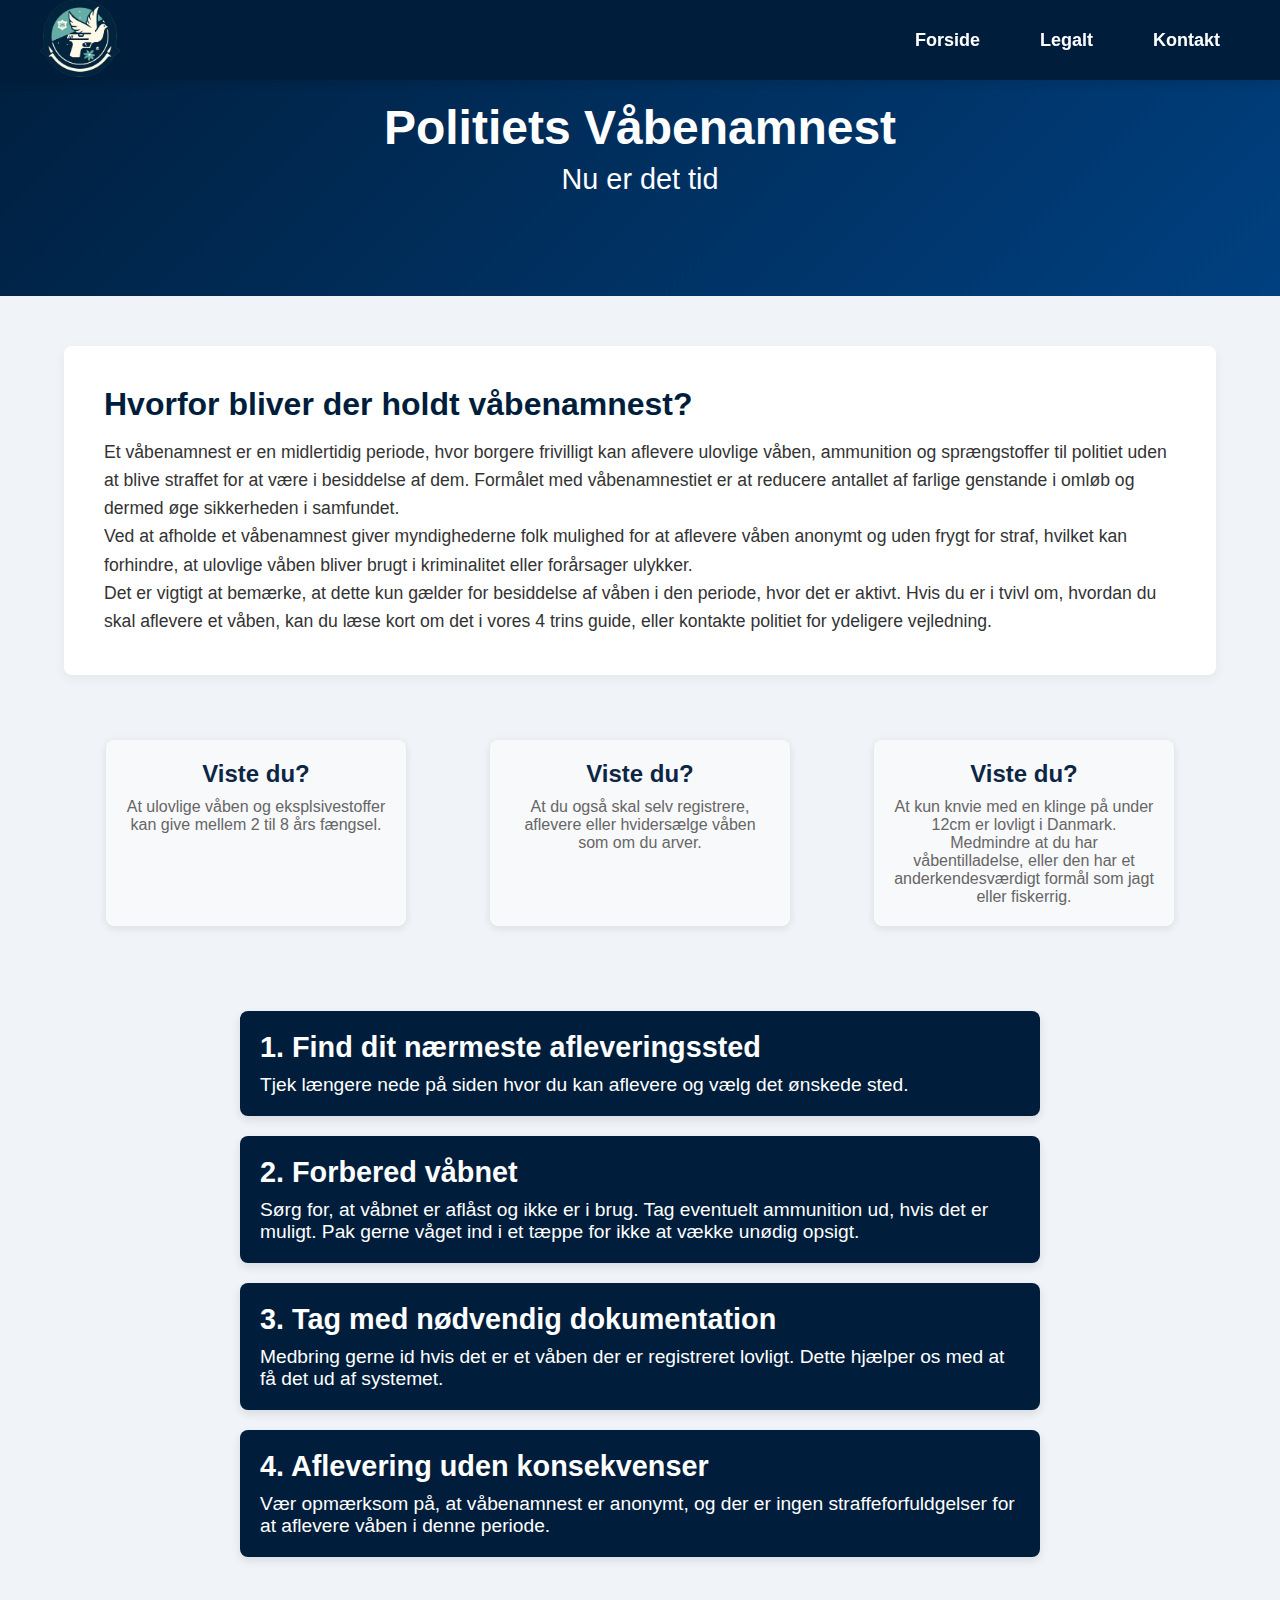
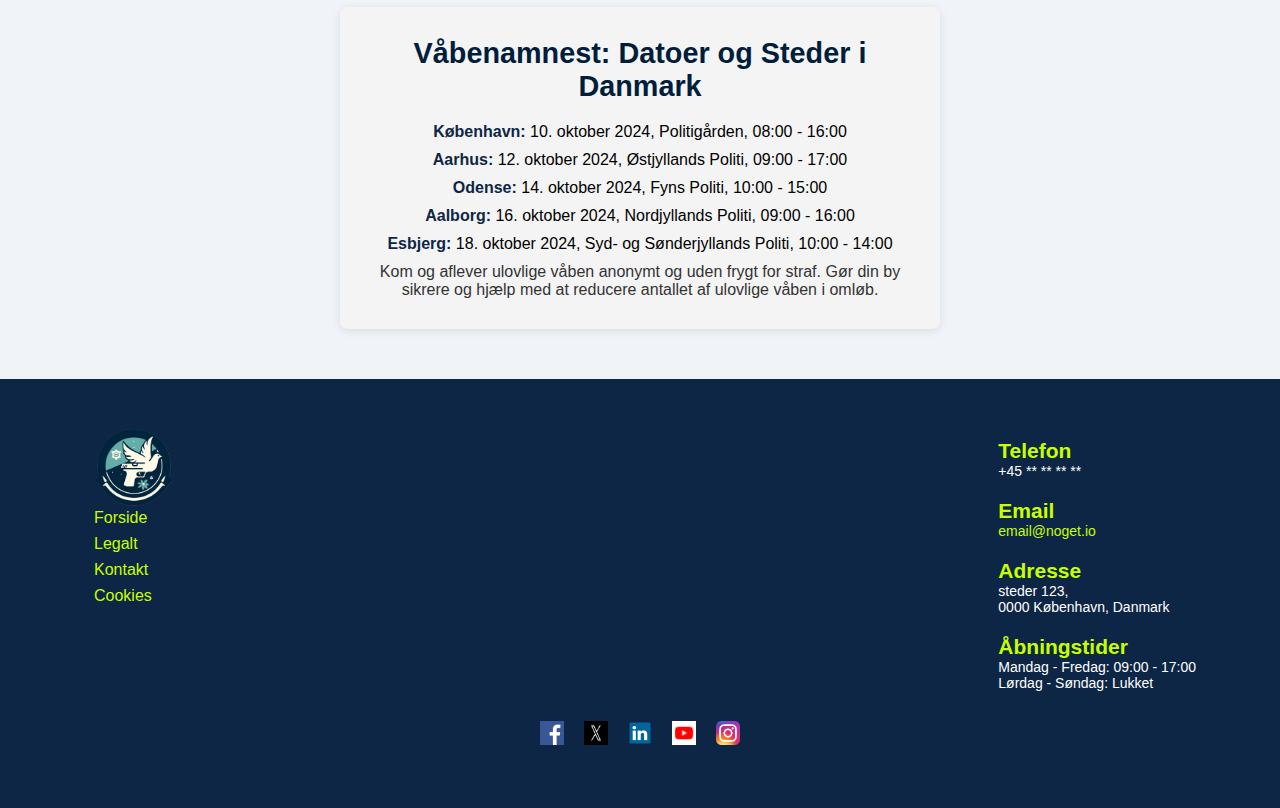
==== index.html @ b19b822b "Add files via upload" ====
<!DOCTYPE html>
<html lang="dk">
<head>
    <meta charset="UTF-8">
    <meta name="viewport" content="width=device-width, initial-scale=1.0">
    <title>Politiets Våbenamnest</title>
    <link rel="stylesheet" href="style.css">
</head>
<body>

    <!-- Top Navigation Bar -->
    <div class="navbar">
        <div class="navbar-content">
            <a href="index.html" class="logo"><img src="signal.png" alt=""></a>
            <div class="menu">
                <a href="index.html" class="menu-item">Forside</a>
                <a href="legal.html" class="menu-item">Legalt</a>
                <a href="kontakt.html" class="menu-item">Kontakt</a> 
            </div>
        </div>
    </div>
<div class="boxx">

    <!-- Headline Section -->
    <div class="headline">
        <h1>Politiets Våbenamnest</h1>
        <h2>Nu er det tid</h2>
    </div>

    <div class="vaben-box">
        <h2>Hvorfor bliver der holdt våbenamnest?</h2>
        <p>
            Et våbenamnest er en midlertidig periode, hvor borgere frivilligt kan aflevere ulovlige våben, ammunition og sprængstoffer til politiet uden at blive straffet for at være i besiddelse af dem. Formålet med våbenamnestiet er at reducere antallet af farlige genstande i omløb og dermed øge sikkerheden i samfundet.
        </p>
        <p>
            Ved at afholde et våbenamnest giver myndighederne folk mulighed for at aflevere våben anonymt og uden frygt for straf, hvilket kan forhindre, at ulovlige våben bliver brugt i kriminalitet eller forårsager ulykker.
        </p>
        <p>
            Det er vigtigt at bemærke, at dette kun gælder for besiddelse af våben i den periode, hvor det er aktivt. Hvis du er i tvivl om, hvordan du skal aflevere et våben, kan du læse kort om det i vores 4 trins guide, eller kontakte politiet for ydeligere vejledning.
        </p>
    </div>
    
    <div class="container">
        <div class="box">
            <h2>Viste du?</h2>
            <p>At ulovlige våben og eksplsivestoffer kan give mellem 2 til 8 års fængsel.</p>
        </div>
        <div class="box">
            <h2>Viste du?</h2>
            <p>At du også skal selv registrere, aflevere eller hvidersælge våben som om du arver.</p>
        </div>
        <div class="box">
            <h2>Viste du?</h2>
            <p>At kun knvie med en klinge på under 12cm er lovligt i Danmark. Medmindre at du har våbentilladelse, eller den har et anderkendesværdigt formål som jagt eller fiskerrig.</p>
        </div>
    </div>


    



<!-- Box with 4 step guide -->
        <div class="box1">
            <h3>1. Find dit nærmeste afleveringssted</h3>
            <h4>Tjek længere nede på siden hvor du kan aflevere og vælg det ønskede sted.</h4>
        </div>

        <div class="box1">
            <h3>2. Forbered våbnet</h3>
            <h4>Sørg for, at våbnet er aflåst og ikke er i brug. Tag eventuelt ammunition ud, hvis det er muligt. Pak gerne våget ind i et tæppe for ikke at vække unødig opsigt.</h4>
        </div>

        <div class="box1">
            <h3>3. Tag med nødvendig dokumentation</h3>
            <h4>Medbring gerne id hvis det er et våben der er registreret lovligt. Dette hjælper os med at få det ud af systemet.</h4>
        </div>

        <div class="box1">
            <h3>4. Aflevering uden konsekvenser</h3>
            <h4>Vær opmærksom på, at våbenamnest er anonymt, og der er ingen straffeforfuldgelser for at aflevere våben i denne periode.</h4>
        </div>
  

  <!-- Våbenamnest boks -->
    <div class="amnesty-box">
        <h2>Våbenamnest: Datoer og Steder i Danmark</h2>
        <ul>
            <li><strong>København:</strong> 10. oktober 2024, Politigården, 08:00 - 16:00</li>
            <li><strong>Aarhus:</strong> 12. oktober 2024, Østjyllands Politi, 09:00 - 17:00</li>
            <li><strong>Odense:</strong> 14. oktober 2024, Fyns Politi, 10:00 - 15:00</li>
            <li><strong>Aalborg:</strong> 16. oktober 2024, Nordjyllands Politi, 09:00 - 16:00</li>
            <li><strong>Esbjerg:</strong> 18. oktober 2024, Syd- og Sønderjyllands Politi, 10:00 - 14:00</li>
        </ul>
        <p>
            Kom og aflever ulovlige våben anonymt og uden frygt for straf. Gør din by sikrere og hjælp med at reducere antallet af ulovlige våben i omløb.
        </p>
    </div>

        
</div>


   
        <footer>
            <div class="footer-container">
                <div class="footer-section">
                    <a href="index.html" class="logo"><img src="signal.png" alt="Logo"></a>
                    <ul>
                        <li><a href="index.html">Forside</a></li>
                        <li><a href="legal.html">Legalt</a></li>
                        <li><a href="kontakt.html">Kontakt</a></li>
                        <li><a href="cookie.html">Cookies</a></li>
                    </ul>
                </div>
        
                <div class="contact-info">
                    <h2>Telefon</h2>
                    <p>+45 ** ** ** **</p>
        
                    <h2>Email</h2>
                    <p><a href="mailto:blank@mail.io">email@noget.io</a></p>
        
                    <h2>Adresse</h2>
                    <p>steder 123,<br>0000 København, Danmark</p>
        
                    <h2>Åbningstider</h2>
                    <p>Mandag - Fredag: 09:00 - 17:00<br>Lørdag - Søndag: Lukket</p>
                </div>
            </div>
        
            <div class="social-media">
                <a href="https://www.facebook.com/politi"><img src="facebook-icon.png" alt="Facebook"></a>
                <a href="https://twitter.com/rigspoliti"><img src="x-icon.png" alt="X"></a>
                <a href="https://www.linkedin.com/company/politi/"><img src="linkedin-icon.png" alt="LinkedIn"></a>
                <a href="https://www.youtube.com/politi"><img src="youtube-icon.png" alt="YouTube"></a>
                <a href="https://www.instagram.com/politi/"><img src="instagram-icon.png" alt="Instagram"></a>
            </div>
        </footer>
    </body>
    </html>
    
    

</body>
</html>
---- style.css ----
/* mere krop */
* {
    margin: 0;
    padding: 0;
    box-sizing: border-box;
}

/* kroppen */
html, body {
    height: 100%;
    font-family: 'Arial', sans-serif;
    background-color: #f0f4f8;
}


  .vaben-box {
    max-width: 1920px;
    justify-content: center;
    align-items: center;
}


body {
    display: flex;
    flex-direction: column;
    min-height: 100vh;
}

/* head bar */
.navbar {
    width: 100%;
    height: 80px;
    background-color: #001e3c;
    box-shadow: 0px 4px 8px rgba(0, 0, 0, 0.1);
    display: flex;
    justify-content: center;
    align-items: center;
    position: fixed;
    top: 0;
}

.navbar-content {
    max-width: 1200px;
    width: 100%;
    display: flex;
    justify-content: space-between;
    align-items: center;
   
}

.logo img {
    width: 80px;
    height: auto;
}

.menu {
    display: flex;
    gap: 20px;
}


.menu-item {
    text-decoration: none;
    color: white;
    font-size: 18px;
    padding: 10px 20px;
    transition: background-color 0.3s ease;
    font-weight: bold;
}

.menu-item:hover {
    background-color: #004080;
    border-radius: 5px;
}

/* Headline Section */
.headline {
    text-align: center;
    padding: 100px 20px;
    background: linear-gradient(135deg, #001e3c 0%, #004080 100%);
    color: white;
    margin-bottom: 50px;
}

.headline h1 {
    font-size: 3rem;
    margin-bottom: 0.5rem;
}

.headline h2 {
    font-size: 1.8rem;
    font-weight: 300;
}

/* Content Box Styling */
.vaben-box {
    background-color: white;
    padding: 40px;
    margin: 0 5vw 50px;
    border-radius: 8px;
    box-shadow: 0 4px 12px rgba(0, 0, 0, 0.05);
}

.vaben-box h2 {
    color: #001e3c;
    margin-bottom: 15px;
    font-size: 2rem;
}

.vaben-box p {
    line-height: 1.6;
    color: #333;
    font-size: 1.1rem;
}

/* Box Container */
.container {
    display: flex;
    justify-content: space-around;
    flex-wrap: wrap;
    padding: 0 5vw 50px;
}

.box {
    background-color: #f8f9fa;
    padding: 20px;
    margin: 15px;
    border-radius: 8px;
    width: 300px;
    box-shadow: 0 2px 8px rgba(0, 0, 0, 0.1);
    text-align: center;
    transition: transform 0.3s;
}

.box:hover {
    transform: translateY(-10px);
}

.box h2 {
    font-size: 1.5rem;
    color: #0d2645;
    margin-bottom: 10px;
}

.box p {
    font-size: 1rem;
    color: #666;
}

/* Amnesty Steps */
.box1 {
    background-color: #001e3c;
    color: white;
    padding: 20px;
    border-radius: 8px;
    margin: 20px auto;
    max-width: 800px;
    text-align: center;
    box-shadow: 0 4px 10px rgba(0, 0, 0, 0.1);
}

.box1 h3 {
    font-size: 1.8rem;
    margin-bottom: 10px;
    text-align: left;
}

.box1 h4 {
    font-size: 1.2rem;
    font-weight: normal;
    text-align: left;
}

/* Amnesty Dates Box */
.amnesty-box {
    background-color: #f4f4f4;
    padding: 30px;
    border-radius: 8px;
    max-width: 600px;
    margin: 50px auto;
    text-align: center;
    box-shadow: 0 2px 8px rgba(0, 0, 0, 0.1);
}

.amnesty-box h2 {
    font-size: 1.8rem;
    margin-bottom: 20px;
    color: #001e3c;
}

.amnesty-box ul {
    list-style-type: none;
    padding: 0;
    font-size: 1rem;
}

.amnesty-box ul li {
    margin-bottom: 10px;
}

.amnesty-box ul li strong {
    color: #0d2645;
}

.amnesty-box p {
    font-size: 1rem;
    color: #333;
}

/* Footer */
footer {
    background-color: #0d2645;
    color: white;
    padding: 40px 0;
    font-size: 14px;
}

.footer-container {
    display: flex;
    max-width: 1200px;
    margin-right: 5vw;
    margin-left: 5vw;
    padding: 0 20px;
    flex-wrap: wrap;
}

.footer-section ul {
    list-style: none;
    padding: 0;
}

.footer-section ul li {
    margin-bottom: 8px;
}

.footer-section ul li a {
    color: #c8ff00;
    text-decoration: none;
    font-size: 16px;
}

.footer-section ul li a:hover {
    text-decoration: underline;
}

/* iconer */
.social-media {
    display: flex;
    justify-content: center;
    padding: 20px 0;
}

.social-media a {
    margin: 0 10px;
    transition: opacity 0.3s;
}

.social-media a:hover {
    opacity: 0.7;
}

.social-media img {
    width: 24px;
    height: 24px;
}

/* knapperne */
button {
    background-color: #c8ff00;
    color: #0d2645;
    padding: 10px 15px;
    border: none;
    border-radius: 5px;
    cursor: pointer;
    transition: background-color 0.3s ease;
}

button:hover {
    background-color: #a3cc00;
}
.footer-section {
    flex: 1; 
    min-width: 200px; 
    margin: 10px; 
}

.contact-info a {
    color: #c8ff00;
    text-decoration: none;
}

.contact-info h2 {
    margin-top: 20px;
    color: #c8ff00;
}

.contact-info h3 {
    margin-top: 15px;
    color: #c8ff00;
}

.contact-info p {
    margin-bottom: 10px;
    font-size: 14px;
}
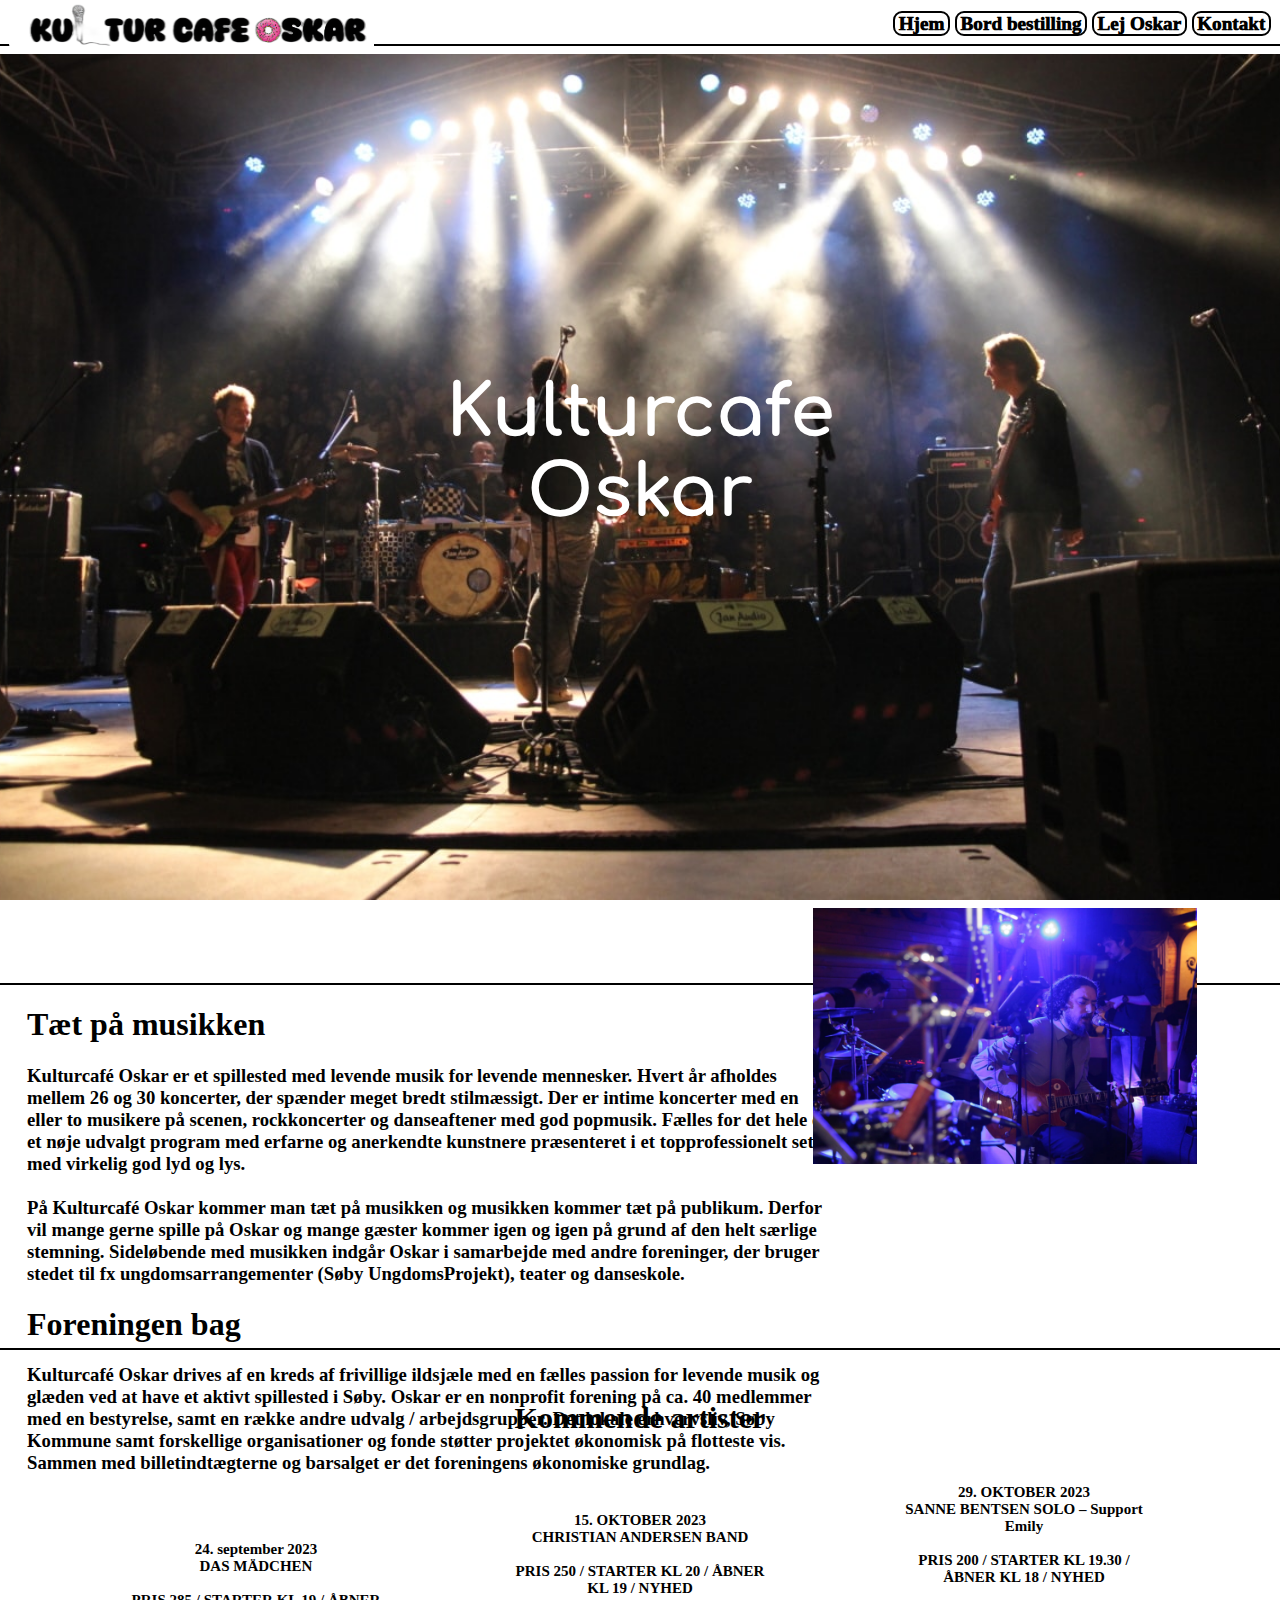
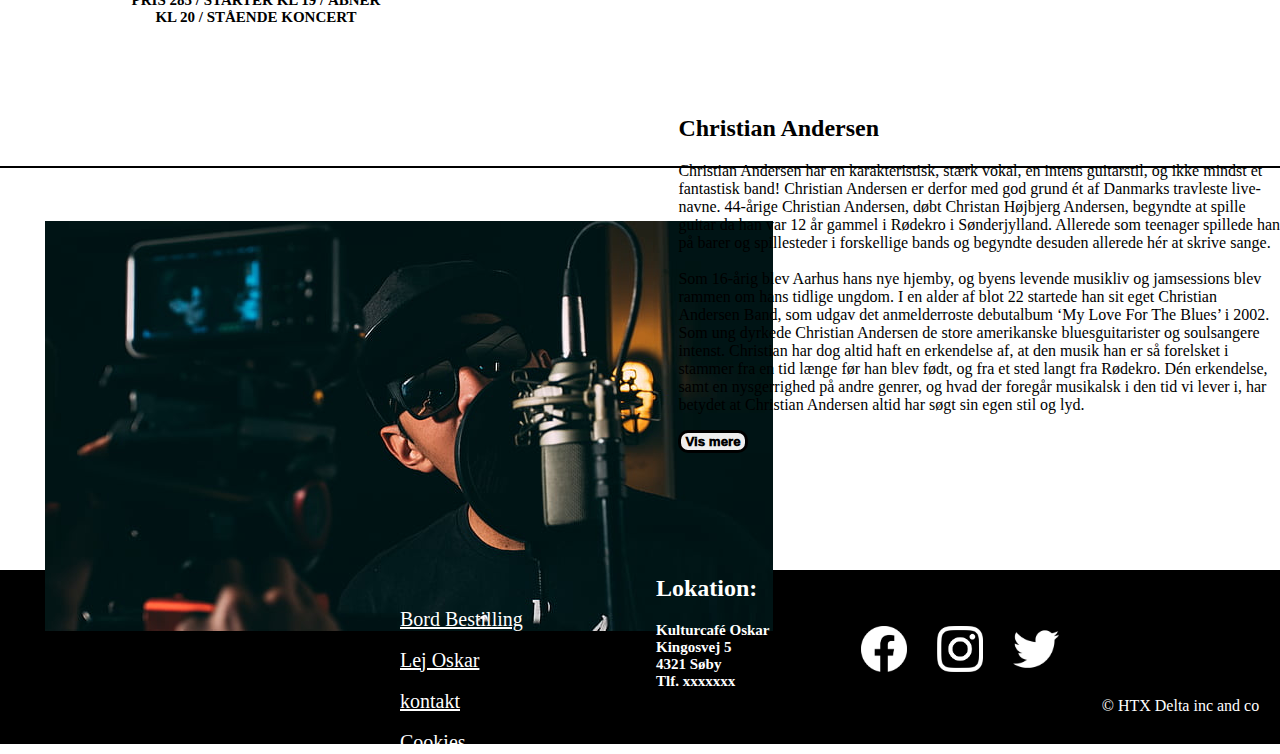
==== commit 4aa2910d: "index update" ====
--- a/index.html
+++ b/index.html
@@ -1,146 +1,212 @@
-<!DOCTYPE html>
-<html lang="dk">
-<head>
-    <meta charset="UTF-8">
-    <meta name="viewport" content="width=device-width, initial-scale=1.0">
-    <title>Politiets Våbenamnest</title>
-    <link rel="stylesheet" href="style.css">
-</head>
-<body>
-
-    <!-- Top Navigation Bar -->
-    <div class="navbar">
-        <div class="navbar-content">
-            <a href="index.html" class="logo"><img src="signal.png" alt=""></a>
-            <div class="menu">
-                <a href="index.html" class="menu-item">Forside</a>
-                <a href="legal.html" class="menu-item">Legalt</a>
-                <a href="kontakt.html" class="menu-item">Kontakt</a> 
-            </div>
-        </div>
-    </div>
-<div class="boxx">
-
-    <!-- Headline Section -->
-    <div class="headline">
-        <h1>Politiets Våbenamnest</h1>
-        <h2>Nu er det tid</h2>
-    </div>
-
-    <div class="vaben-box">
-        <h2>Hvorfor bliver der holdt våbenamnest?</h2>
-        <p>
-            Et våbenamnest er en midlertidig periode, hvor borgere frivilligt kan aflevere ulovlige våben, ammunition og sprængstoffer til politiet uden at blive straffet for at være i besiddelse af dem. Formålet med våbenamnestiet er at reducere antallet af farlige genstande i omløb og dermed øge sikkerheden i samfundet.
-        </p>
-        <p>
-            Ved at afholde et våbenamnest giver myndighederne folk mulighed for at aflevere våben anonymt og uden frygt for straf, hvilket kan forhindre, at ulovlige våben bliver brugt i kriminalitet eller forårsager ulykker.
-        </p>
-        <p>
-            Det er vigtigt at bemærke, at dette kun gælder for besiddelse af våben i den periode, hvor det er aktivt. Hvis du er i tvivl om, hvordan du skal aflevere et våben, kan du læse kort om det i vores 4 trins guide, eller kontakte politiet for ydeligere vejledning.
-        </p>
-    </div>
-    
-    <div class="container">
-        <div class="box">
-            <h2>Viste du?</h2>
-            <p>At ulovlige våben og eksplsivestoffer kan give mellem 2 til 8 års fængsel.</p>
-        </div>
-        <div class="box">
-            <h2>Viste du?</h2>
-            <p>At du også skal selv registrere, aflevere eller hvidersælge våben som om du arver.</p>
-        </div>
-        <div class="box">
-            <h2>Viste du?</h2>
-            <p>At kun knvie med en klinge på under 12cm er lovligt i Danmark. Medmindre at du har våbentilladelse, eller den har et anderkendesværdigt formål som jagt eller fiskerrig.</p>
-        </div>
-    </div>
-
-
-    
-
-
-
-<!-- Box with 4 step guide -->
-        <div class="box1">
-            <h3>1. Find dit nærmeste afleveringssted</h3>
-            <h4>Tjek længere nede på siden hvor du kan aflevere og vælg det ønskede sted.</h4>
-        </div>
-
-        <div class="box1">
-            <h3>2. Forbered våbnet</h3>
-            <h4>Sørg for, at våbnet er aflåst og ikke er i brug. Tag eventuelt ammunition ud, hvis det er muligt. Pak gerne våget ind i et tæppe for ikke at vække unødig opsigt.</h4>
-        </div>
-
-        <div class="box1">
-            <h3>3. Tag med nødvendig dokumentation</h3>
-            <h4>Medbring gerne id hvis det er et våben der er registreret lovligt. Dette hjælper os med at få det ud af systemet.</h4>
-        </div>
-
-        <div class="box1">
-            <h3>4. Aflevering uden konsekvenser</h3>
-            <h4>Vær opmærksom på, at våbenamnest er anonymt, og der er ingen straffeforfuldgelser for at aflevere våben i denne periode.</h4>
-        </div>
-  
-
-  <!-- Våbenamnest boks -->
-    <div class="amnesty-box">
-        <h2>Våbenamnest: Datoer og Steder i Danmark</h2>
-        <ul>
-            <li><strong>København:</strong> 10. oktober 2024, Politigården, 08:00 - 16:00</li>
-            <li><strong>Aarhus:</strong> 12. oktober 2024, Østjyllands Politi, 09:00 - 17:00</li>
-            <li><strong>Odense:</strong> 14. oktober 2024, Fyns Politi, 10:00 - 15:00</li>
-            <li><strong>Aalborg:</strong> 16. oktober 2024, Nordjyllands Politi, 09:00 - 16:00</li>
-            <li><strong>Esbjerg:</strong> 18. oktober 2024, Syd- og Sønderjyllands Politi, 10:00 - 14:00</li>
-        </ul>
-        <p>
-            Kom og aflever ulovlige våben anonymt og uden frygt for straf. Gør din by sikrere og hjælp med at reducere antallet af ulovlige våben i omløb.
-        </p>
-    </div>
-
-        
-</div>
-
-
-   
-        <footer>
-            <div class="footer-container">
-                <div class="footer-section">
-                    <a href="index.html" class="logo"><img src="signal.png" alt="Logo"></a>
-                    <ul>
-                        <li><a href="index.html">Forside</a></li>
-                        <li><a href="legal.html">Legalt</a></li>
-                        <li><a href="kontakt.html">Kontakt</a></li>
-                        <li><a href="cookie.html">Cookies</a></li>
-                    </ul>
-                </div>
-        
-                <div class="contact-info">
-                    <h2>Telefon</h2>
-                    <p>+45 ** ** ** **</p>
-        
-                    <h2>Email</h2>
-                    <p><a href="mailto:blank@mail.io">email@noget.io</a></p>
-        
-                    <h2>Adresse</h2>
-                    <p>steder 123,<br>0000 København, Danmark</p>
-        
-                    <h2>Åbningstider</h2>
-                    <p>Mandag - Fredag: 09:00 - 17:00<br>Lørdag - Søndag: Lukket</p>
-                </div>
-            </div>
-        
-            <div class="social-media">
-                <a href="https://www.facebook.com/politi"><img src="facebook-icon.png" alt="Facebook"></a>
-                <a href="https://twitter.com/rigspoliti"><img src="x-icon.png" alt="X"></a>
-                <a href="https://www.linkedin.com/company/politi/"><img src="linkedin-icon.png" alt="LinkedIn"></a>
-                <a href="https://www.youtube.com/politi"><img src="youtube-icon.png" alt="YouTube"></a>
-                <a href="https://www.instagram.com/politi/"><img src="instagram-icon.png" alt="Instagram"></a>
-            </div>
-        </footer>
-    </body>
-    </html>
-    
-    
-
-</body>
-</html>
+<!DOCTYPE html>
+<html lang="en">
+<head>
+    <meta charset="UTF-8">
+    <meta name="viewport" content="width=device-width, initial-scale=1.0">
+    <title>Kultur cafe</title>
+    <!--Navn giv din side. Det er står oppe i fanen på din pc-->
+  <link rel="stylesheet" href="style.css">
+  <!--Husk altid at linke din css fil ellers virker den ikke:) -->
+  <link rel="preconnect" href="https://fonts.googleapis.com">
+<link rel="preconnect" href="https://fonts.gstatic.com" crossorigin>
+<link href="https://fonts.googleapis.com/css2?family=Anton&family=Comfortaa:wght@300&display=swap" rel="stylesheet">
+<link rel="icon" type="image/x-icon" href="5775761.png">
+<link
+    rel="stylesheet"
+    href="https://cdnjs.cloudflare.com/ajax/libs/animate.css/4.1.1/animate.min.css"
+  />
+</head>
+
+<!--for at få animationer skal man bruge dette link og en class som kan finde inde på animation.css-->
+<body>
+  <a href="index.html">
+    <button class="logo">
+        <img class="logo" src="logo.png" alt="Logo">
+    </button>
+</a>
+    <Div class="knap">
+        <a href="index.html">Hjem</a> 
+        <a href="KulturCafe-Oskar-bestil-bord.html"> Bord bestilling</a>
+        <a href="KulturCafe-Oskar-Lej-cafeen.html"> Lej Oskar</a>
+        <a href="KulturCafe-Oskar-kontakt-os.html"> Kontakt</a>
+        <!--a href er der hvor du vil have en kanp hvor du føres til en af dine egne sider. Der hvor der nu står hjem er det er står på kappen.-->
+    </Div>
+ <hr>
+ <!--hr er en horizontal linje man kan lave. Der skal også bruges css til det. Det punkt hedder også hr-->
+   <div class="parallax"></div>
+   <div class="overskrift"><h1 class="animate__animated animate__zoomIn">Kulturcafe <br> Oskar</h1></div>
+   
+   
+   <div class="omlinje"><hr></div>
+
+<div class="omost"><h1>Tæt på musikken</h1></div>
+  <div class="omos"><h3>
+  Kulturcafé Oskar er et spillested med levende musik for levende mennesker.
+  Hvert år afholdes mellem 26 og 30 koncerter, der spænder meget bredt stilmæssigt. Der er intime koncerter med en eller to musikere på scenen, rockkoncerter og danseaftener med god popmusik.
+  Fælles for det hele er et nøje udvalgt program med erfarne og anerkendte kunstnere præsenteret i et topprofessionelt setup med virkelig god lyd og lys.
+  <br><br>På Kulturcafé Oskar kommer man tæt på musikken og musikken kommer tæt på publikum. Derfor vil mange gerne spille på Oskar og mange gæster kommer igen og igen på grund af den helt særlige stemning.
+  Sideløbende med musikken indgår Oskar i samarbejde med andre foreninger, der bruger stedet til fx ungdomsarrangementer (Søby UngdomsProjekt), teater og danseskole.
+  </div>
+ 
+  <div class="omost"><h1>Foreningen bag</h1></div>
+ <div class="omos"><h3>Kulturcafé Oskar drives af en kreds af frivillige ildsjæle med en fælles passion for levende musik og glæden ved at have et aktivt spillested i Søby.
+  Oskar er en nonprofit forening på ca. 40 medlemmer med en bestyrelse, samt en række andre udvalg / arbejdsgrupper.
+  Det lokale erhvervsliv, Søby Kommune samt forskellige organisationer og fonde støtter projektet økonomisk på flotteste vis. Sammen med billetindtægterne og barsalget er det foreningens økonomiske grundlag.
+  </h3></div>
+ 
+  
+<div class="tætbillede"><img src="Kopi af stemning3.jpeg" alt="tæt på"></div> 
+
+<div class="omos2"><hr></div>
+
+
+<div class="program"><h2>Kommende artister</h2></div>
+
+<div class="program1"> <h2>24. september 2023 <br>DAS MÄDCHEN <br><br>PRIS 285 / STARTER KL 19 / ÅBNER KL 20 / STÅENDE KONCERT</h2></div>
+
+<div class="program2"><h2>15. OKTOBER 2023 <br>CHRISTIAN ANDERSEN BAND <br><br> PRIS 250 / STARTER KL 20 / ÅBNER KL 19 / NYHED</h2></div>
+
+<div class="program3"><h2> 29. OKTOBER 2023 <br>SANNE BENTSEN SOLO – Support Emily <br><br>PRIS 200 / STARTER KL 19.30 / ÅBNER KL 18 / NYHED</h2></div>
+
+<div class="programhr"><hr></div>
+
+<div class="billede2"><img src="Kopi af christianandersen.jpg" alt=""></div>
+
+<div class="chandersen"><h2>Christian Andersen</h2></div>
+
+
+
+<!-- Tekstfelt, der altid er synligt -->
+<div id="visibleText">
+  <p>Christian Andersen har en karakteristisk, stærk vokal, en intens guitarstil, og ikke mindst et fantastisk band! Christian Andersen er derfor med god grund ét af Danmarks travleste live-navne.
+
+    44-årige Christian Andersen, døbt Christan Højbjerg Andersen, begyndte at spille guitar da han var 12 år gammel i Rødekro i Sønderjylland.
+  
+    Allerede som teenager spillede han på barer og spillesteder i forskellige bands og begyndte desuden allerede hér at skrive sange. <br> <br>
+
+    Som 16-årig blev Aarhus hans nye hjemby, og byens levende musikliv og jamsessions blev rammen om hans tidlige ungdom. I en alder af blot 22 startede han sit eget Christian Andersen Band, som udgav det anmelderroste debutalbum ‘My Love For The Blues’ i 2002.
+    
+    Som ung dyrkede Christian Andersen de store amerikanske bluesguitarister og soulsangere intenst.
+    
+    Christian har dog altid haft en erkendelse af, at den musik han er så forelsket i stammer fra en tid længe før han blev født, og fra et sted langt fra Rødekro.
+    
+    Dén erkendelse, samt en nysgerrighed på andre genrer, og hvad der foregår musikalsk i den tid vi lever i, har betydet at Christian Andersen altid har søgt sin egen stil og lyd.</p>
+</div>
+
+
+<!-- En knap, der udløser toggleMoreText() funktionen -->
+<button class="mere" onclick="toggleMoreText()" id="toggleButton">Vis mere</button>
+
+
+
+
+<!-- Tekstfelt, der skjules som standard -->
+<div id="hiddenText" style="display: none">
+  <p>
+    2010 blev et vendepunkt
+    Christian Andersens tredje album, GENLYD, blev det danske gennembrud for den 34-årige sanger, sangskriver og guitarist.
+    
+    GENLYD høstede 5 hjerter i Politiken, blev “Ugens Album" på P4 og modtog tre Nordic Music Awards-nomineringer.
+    
+    Christian vandt senere en Nordic Music Award for albummet AWAY (Årets Songwriter Album - 2015)
+    
+    GENLYD bringer for alvor Christian Andersen på landevejen, og gennem de sidste 25 år har han, både med band og som solo artist, spillet over 1500 koncerter i mere end tyve lande. 
+    
+    Christian Andersen havde desuden æren af at spille “opvarmning” for sin store helt, BB KING, hele tre gange!
+    <br><br>
+    Syvende album byder på duet med Holly Monroe
+    Op gennem sine tredivere begynder Christian Andersen at fokusere mere intenst på sin sangskrivning. Han tager på flere ture til Nashville for at co-write. Disse ture bliver en stor inspiration for ham og ved en co-write session i netop Nashville bliver sangen BEFORE til.
+    
+    BEFORE ender som en duet med den engelske verdensstjerne JOSH STEIN, og udkommer på Christian Andersen Bands 2016 album, DEVIL ON HIS WAY.
+    
+    Alene og akustisk
+    Christian udgiver for første gang et helt akustisk soloalbum i 2019 med titlen 1000 K.
+    
+    “Jeg har altid stræbt efter at lave sange som kan holde til at blive fremført af bare mig selv og en guitar. Alligevel har jeg aldrig udgivet sange på den måde. Det er så på tide nu”, sagde Christian omring udgivelsen.
+    
+    1000 K blev en succes. Ni nye originale sange, indspillet på den “gammeldags” måde. Alt hvad man hører på dette album, er Christian der synger og spiller akustisk guitar, mens ham tramper med foden. Ingen redigering, ingen overdubs!
+    <br><br>
+    Albummet gik #1 på den danske Vinyl Top-20 og dér blev den liggende flere uger.
+    
+    Den efterfølgende akustiske solo turné vandt en Nordic Music Award (Live Prisen 2020).
+    
+    Tilbage med bandet på kommende album, LOWER YOUR HAND
+    Efter at have fokuseret på 1000 K, og turneret intensivt som solo artist gennem 2019, er Christian Andersen nu tilbage med fuldt band.
+    
+    Det niende album i rækken er klart, og sat til at udkomme 17. september 2023.
+    
+    For at fange lyden af et “tight” og sammenspillet band, som har rejst Europa tyndt i en tour bus, er albummet indspillet “live i studiet” på analoge bånd. Det har været med til at give albummet en helt særlig umiddelbarhed og autencitet!
+    
+    LOWER YOUR HAND er mixet af Grammy Award-vindende tekniker, Gene Rodrigues i New York. Russell er en sand mester i analog lyd og har optaget og mixet musik for en lang række
+    internationale stjerner. Gene Rodrigues mixede desuden Christian Andersens gennembruds album, GENLYD.</p>
+</div>
+
+
+<script>
+// JavaScript-funktionen toggleMoreText
+function toggleMoreText() {
+    // Find HTML-elementet med id "hiddenText"
+    var hiddenTextElement = document.getElementById("hiddenText");
+
+    // Skift display-stilen fra "none" til "block" eller omvendt
+    if (hiddenTextElement.style.display === "none" || hiddenTextElement.style.display === "") {
+        hiddenTextElement.style.display = "block";
+        document.getElementById("toggleButton").textContent = "Vis mindre";
+    } else {
+        hiddenTextElement.style.display = "none";
+        document.getElementById("toggleButton").textContent = "Vis mere";
+    }
+}
+</script>
+
+
+</body>
+<br><br>
+<br>
+
+<footer>
+  <div class='container'>
+  <div class='row'>
+      <div class='col-md-12'>
+          <ul>
+               <li><a href='KulturCafe-Oskar-bestil-bord.html'>Bord Bestilling</a></li> <br>
+               <li><a href='KulturCafe-Oskar-Lej-cafeen.html'>Lej Oskar</a></li> <br> 
+               <li><a href='KulturCafe-Oskar-kontakt-os.html'>kontakt</a></li> <br>
+               <li><a href='KulturCafe-Oskar-cookies.html'>Cookies</a></li>
+               <div class="sted1"><h2>Lokation:</h2></head></div>
+               <div class="sted"><h2> Kulturcafé Oskar <br> Kingosvej 5 <br> 4321 Søby  <br> Tlf. xxxxxxx </h2></div>
+
+               <div class="icons">
+                <a href="https://www.facebook.com" target="_blank">
+                  <button class="facebook">
+                      <img height="40vw" src="facebook.png" alt="Åbner Facebook">
+                  </button>
+              </a>
+              
+              <a href="https://www.instagram.com/" target="_blank">
+                <button class="facebook">
+                    <img height="40vw" src="Instagram.png" alt="Åbner twitter">
+                </button>
+              </a>
+              
+              <a href="https://about.twitter.com/en/who-we-are/brand-toolkit" target="_blank">
+                <button class="facebook">
+                    <img height="40vw" src="twitter.png"f alt="">
+                </button>
+              </a></div>
+
+              <p>&copy; HTX Delta inc and co</p>
+          </ul>
+      </div>
+  </div>
+  </div>
+
+
+  <style>
+    .icons a {
+        text-decoration: none; /* Fjerner standardlink-udseende */
+        display: inline-block; /* Gør ikonerne til inline-blokke */
+    }
+  </style>
+</footer>
+</html>--- a/style.css
+++ b/style.css
@@ -1,305 +1,616 @@
-/* mere krop */
-* {
+.knap {
+    margin-top:-4.5vh;
+     font-size: 1.5vw;
+     text-align:right;
+     margin-right: 1vh;
+     margin-bottom: 1vh;
+ }
+
+ .knap a {
+    background-color:non;
+    padding-left: 0.4vh;
+    padding-right: 0.4vh;
+    border-radius: 1vh;
+    color: black ;
+    text-decoration: none;
+    transition: all 0.5s ease-out;
+    font-weight: 1000;
+    border: 0.3vh solid black;
+    
+}
+
+.knap a:hover {
+background-color: grey;
+}
+
+
+.logo {
+    margin-top:0.1vh ;
+    width: 40vh;
+    margin-left: 1vh;
+    background-color: white;
+    border: none;
+}
+
+
+.overskrift {
+    color: none;
+    text-align: center;
+    font-size: 4vh;
+    font-family: 'Anton', sans-serif;
+    font-family: 'Comfortaa', sans-serif;
+    margin-top: -70vh;
+    color: white;
+}
+
+
+hr {
+    height:2px;
+    border-width:0;
+    background-color:black;
+  }
+
+  .omlinje {
+    margin-top: 50vh;
+  }
+
+  .omlinje2 {
+    margin-top: 5vh;
+  }
+
+  .parallax {
+    padding: 50vh;
+    background-image: url("Kopi\ af\ stemning.jpeg");
+    background-attachment: fixed;
+    background-position: center;
+    background-repeat: no-repeat;
+    background-size: cover;
+    
+    
+    }
+    
+.omos {
+      margin-left: 3vh;  
+      max-width:90vh;
+    }
+
+.omost {
+    margin-left: 3vh;
+}
+
+
+.tætbillede {
+    margin-left: 1100px;
+    margin-top: -450px;
+    margin-bottom: 20px;
+    padding: 5vh;
+}
+
+html, body {
     margin: 0;
     padding: 0;
-    box-sizing: border-box;
-}
-
-/* kroppen */
-html, body {
-    height: 100%;
-    font-family: 'Arial', sans-serif;
-    background-color: #f0f4f8;
-}
-
-
-  .vaben-box {
-    max-width: 1920px;
-    justify-content: center;
-    align-items: center;
-}
-
-
-body {
-    display: flex;
-    flex-direction: column;
-    min-height: 100vh;
-}
-
-/* head bar */
-.navbar {
-    width: 100%;
-    height: 80px;
-    background-color: #001e3c;
-    box-shadow: 0px 4px 8px rgba(0, 0, 0, 0.1);
-    display: flex;
-    justify-content: center;
-    align-items: center;
-    position: fixed;
-    top: 0;
-}
-
-.navbar-content {
-    max-width: 1200px;
-    width: 100%;
-    display: flex;
-    justify-content: space-between;
-    align-items: center;
-   
-}
-
-.logo img {
-    width: 80px;
-    height: auto;
-}
-
-.menu {
-    display: flex;
-    gap: 20px;
-}
-
-
-.menu-item {
-    text-decoration: none;
-    color: white;
-    font-size: 18px;
-    padding: 10px 20px;
-    transition: background-color 0.3s ease;
-    font-weight: bold;
-}
-
-.menu-item:hover {
-    background-color: #004080;
-    border-radius: 5px;
-}
-
-/* Headline Section */
-.headline {
-    text-align: center;
-    padding: 100px 20px;
-    background: linear-gradient(135deg, #001e3c 0%, #004080 100%);
-    color: white;
-    margin-bottom: 50px;
-}
-
-.headline h1 {
-    font-size: 3rem;
-    margin-bottom: 0.5rem;
-}
-
-.headline h2 {
-    font-size: 1.8rem;
-    font-weight: 300;
-}
-
-/* Content Box Styling */
-.vaben-box {
-    background-color: white;
-    padding: 40px;
-    margin: 0 5vw 50px;
-    border-radius: 8px;
-    box-shadow: 0 4px 12px rgba(0, 0, 0, 0.05);
-}
-
-.vaben-box h2 {
-    color: #001e3c;
-    margin-bottom: 15px;
-    font-size: 2rem;
-}
-
-.vaben-box p {
-    line-height: 1.6;
-    color: #333;
-    font-size: 1.1rem;
-}
-
-/* Box Container */
-.container {
-    display: flex;
-    justify-content: space-around;
-    flex-wrap: wrap;
-    padding: 0 5vw 50px;
-}
-
-.box {
-    background-color: #f8f9fa;
-    padding: 20px;
-    margin: 15px;
-    border-radius: 8px;
-    width: 300px;
-    box-shadow: 0 2px 8px rgba(0, 0, 0, 0.1);
-    text-align: center;
-    transition: transform 0.3s;
-}
-
-.box:hover {
-    transform: translateY(-10px);
-}
-
-.box h2 {
-    font-size: 1.5rem;
-    color: #0d2645;
-    margin-bottom: 10px;
-}
-
-.box p {
-    font-size: 1rem;
-    color: #666;
-}
-
-/* Amnesty Steps */
-.box1 {
-    background-color: #001e3c;
-    color: white;
-    padding: 20px;
-    border-radius: 8px;
-    margin: 20px auto;
-    max-width: 800px;
-    text-align: center;
-    box-shadow: 0 4px 10px rgba(0, 0, 0, 0.1);
-}
-
-.box1 h3 {
-    font-size: 1.8rem;
-    margin-bottom: 10px;
-    text-align: left;
-}
-
-.box1 h4 {
-    font-size: 1.2rem;
-    font-weight: normal;
-    text-align: left;
-}
-
-/* Amnesty Dates Box */
-.amnesty-box {
-    background-color: #f4f4f4;
-    padding: 30px;
-    border-radius: 8px;
-    max-width: 600px;
-    margin: 50px auto;
-    text-align: center;
-    box-shadow: 0 2px 8px rgba(0, 0, 0, 0.1);
-}
-
-.amnesty-box h2 {
-    font-size: 1.8rem;
-    margin-bottom: 20px;
-    color: #001e3c;
-}
-
-.amnesty-box ul {
-    list-style-type: none;
-    padding: 0;
-    font-size: 1rem;
-}
-
-.amnesty-box ul li {
-    margin-bottom: 10px;
-}
-
-.amnesty-box ul li strong {
-    color: #0d2645;
-}
-
-.amnesty-box p {
-    font-size: 1rem;
-    color: #333;
-}
-
-/* Footer */
+  }  
+
+#omtxt {
+    margin-top: -100vh;
+    font-size: 3vh;
+}
+
+
+.chandersen {
+  margin-top: -45vh;
+  margin-left: 53vw;
+
+
+}
+
+#visibleText {
+  margin-left: 53vw;
+  max-width: 80vh;
+}
+
+#hiddenText {
+  margin-top: 5vh;
+  padding: 5vh;
+  margin-bottom: -20vh;
+  
+}
+
+.mere {
+  margin-left: 53vw;
+  background-color:non;
+  padding-left: 4px;
+  padding-right: 4px;
+  border-radius: 10px;
+  color: black ;
+  text-decoration: none;
+  transition: all 0.5s ease-out;
+  font-weight: 1000;
+  border: 3px solid black;
+}
+
+.billede2 {
+  padding: 5vh;
+}
+
+.program {
+  padding: 2vh;
+  font-size: 20px;
+  text-align: center;
+}
+
+.program1 {
+  margin-top: 7vh;
+  width: 20vw;
+  font-size: 10px;
+  text-align: center;
+  margin-left: 10vw;
+}
+.program2 {
+  width: 20vw;
+  font-size: 10px;
+  text-align: center;
+  margin-top: -9vh;
+  margin-left:40vw ;
+}
+.program3 {
+  width: 20vw;
+  font-size: 10px;
+  text-align: center;
+  margin-top:-7vh ;
+  margin-left:70vw;
+}
+
+.programhr {
+  margin-top: 20vh;
+}
+
 footer {
-    background-color: #0d2645;
-    color: white;
-    padding: 40px 0;
-    font-size: 14px;
-}
-
-.footer-container {
-    display: flex;
-    max-width: 1200px;
-    margin-right: 5vw;
-    margin-left: 5vw;
-    padding: 0 20px;
-    flex-wrap: wrap;
-}
-
-.footer-section ul {
-    list-style: none;
-    padding: 0;
-}
-
-.footer-section ul li {
-    margin-bottom: 8px;
-}
-
-.footer-section ul li a {
-    color: #c8ff00;
-    text-decoration: none;
-    font-size: 16px;
-}
-
-.footer-section ul li a:hover {
-    text-decoration: underline;
-}
-
-/* iconer */
-.social-media {
-    display: flex;
-    justify-content: center;
-    padding: 20px 0;
-}
-
-.social-media a {
-    margin: 0 10px;
-    transition: opacity 0.3s;
-}
-
-.social-media a:hover {
-    opacity: 0.7;
-}
-
-.social-media img {
-    width: 24px;
-    height: 24px;
-}
-
-/* knapperne */
+  margin-top: 9vh;
+  padding: 40px;
+  color: white;
+  background: black;
+}
+
+footer li { 
+  list-style: none;
+}
+
+footer a {
+  color: white;
+  font-size: 20px;
+}
+
+footer p {
+  float: right;
+  margin-right:-1.5vw;
+  margin-top: 1vh;
+}
+
+.sted {
+  padding-left:20vw;
+  font-size: 10px;
+  margin-bottom: -9 vh;
+}
+
+.sted1 {
+  padding-left: 20vw;
+  margin-top: -17vh;
+}
+.row {
+ margin-top: -2vh;
+  margin-left: 25vw;
+}
+
+.facebook {
+ background-color: black;
+ border: black;
+ padding: 1vw;
+ width: 8vh;
+ }
+
+
+.instagram {
+  background-color: black;
+  border: black;
+  width: 10vh;
+ }
+ 
+ 
+ .twitter {
+  background-color: black;
+  border: black;
+  width: 10vh;
+ }
+ 
+ .icons {
+  margin-left: 35vw;
+  margin-top: -10vh;
+ }
+
+ .bestil {
+  text-align: center;
+  font-size: 20px;
+  padding: 1vh;
+  color: black;
+ }
+
+ .bord1 {
+  text-align: center;
+  width: 70vw;
+  margin-left: 15vw;
+  font-size: 13px;
+  margin-top: 15vh;
+}
+  
+.bordanden {
+  text-align: center;
+  width: 65vw;
+  margin-left: 20vw;
+  font-size: 13px;
+  margin-top: 3vh;
+}
+ 
+.mereinf {
+  text-align: center;
+  width: 65vw;
+  margin-left: 20vw;
+  font-size: 15px;
+  margin-top: 20vh;
+}
+
+.cookiess {
+  margin: 5vw;
+  border-radius: 3px;
+  border: solid black;
+  font-family: 'Open Sans', sans-serif;
+  padding: 1vh;
+  margin-bottom: -7vh;
+  margin-top: -1vh;
+}
+
+.cookies {
+  font-size: 15px;
+  padding: 1vh;
+}
+
+.cookie {
+  font-size: 20px;
+}
+
+.leje {
+  margin: 5vw;
+  border-radius: 3px;
+  font-family: 'Open Sans', sans-serif;
+  padding-top: 10vh;
+  padding-bottom:20vh ;
+  margin-bottom: -7vh;
+  margin-top: -1vh;
+  margin-left: 30vw;
+}
+
+.bente {
+
+  width: 40vw;
+  font-size: 1.5vh;
+  margin-top: 7vh;
+}
+
+.kontaktos {
+  margin-top: 10vh;
+  padding-left: 20vw;
+  font-size: 13px;
+}
+
+
+
+.kinf {
+  font-size: 15px;
+  padding-left:2vw ;
+}
+
+.kos {
+  margin-top: -40vh;
+  margin-left: 24vw;
+  margin-bottom: 2vh;
+} 
+
+.kos2 {
+  margin-left: 40vw;
+  margin-bottom: 25vh;
+}
+
+textarea {
+  height: 100px;
+  width: 20vw;
+  resize: none; /* Dette forhindrer ændring af størrelse */
+}
+
+
+/* Fjern standard browserstil for inputfelter og tekstområder */
+input, textarea {
+  border: 2px solid black; /* Sæt kantens farve til sort */
+  outline: none; /* Fjern fokusstregen */
+}
+
+/* Formularstil */
+form {
+ max-width: 400px;
+ margin: 0 auto;
+}
+
+label {
+  display: block;
+  margin-top: 10px;
+}
+
+input, textarea {
+ width: 100%;
+  padding: 10px;
+  margin-top: 5px;
+}
+
 button {
-    background-color: #c8ff00;
-    color: #0d2645;
-    padding: 10px 15px;
-    border: none;
-    border-radius: 5px;
-    cursor: pointer;
-    transition: background-color 0.3s ease;
-}
-
-button:hover {
-    background-color: #a3cc00;
-}
-.footer-section {
-    flex: 1; 
-    min-width: 200px; 
-    margin: 10px; 
-}
-
-.contact-info a {
-    color: #c8ff00;
-    text-decoration: none;
-}
-
-.contact-info h2 {
-    margin-top: 20px;
-    color: #c8ff00;
-}
-
-.contact-info h3 {
-    margin-top: 15px;
-    color: #c8ff00;
-}
-
-.contact-info p {
-    margin-bottom: 10px;
-    font-size: 14px;
-}
+  background-color:non;
+  padding-left: 4px;
+  padding-right: 4px;
+  border-radius: 10px;
+  color: black ;
+  text-decoration: none;
+  transition: all 0.5s ease-out;
+  font-weight: 1000;
+  border: 2px solid black;
+}
+
+/* Statusbesked */
+  #besked-status {
+  color: green;
+}
+
+img {  
+  max-width: 100%;  
+  height: auto;  
+  }  
+
+@media screen and (max-width: 1760px){
+  /* CSS-regler for skærme, der er 768px eller smalle */
+ 
+  .tætbillede {
+    margin-left: 60vw; /* Margin fra venstre kant */
+    margin-top: -70vh; /* Margin fra toppen med negativ værdi */
+    margin-bottom: 15vh;
+    width:30vw ;
+}
+
+.program2 {
+margin-top: -14vh;
+  }
+.program3 {
+  margin-top: -14vh;
+}
+
+.chandersen {
+  margin-top:-65vh ;
+}
+#hiddenText {
+  margin-top: 1vh;
+}
+
+.sted1{
+  margin-top: -22vh;
+}
+
+.kos {
+  margin-top: -60vh;
+}
+}         
+
+@media screen and (max-width: 960px){
+  /* CSS-regler for skærme, der er 768px eller smalle */
+ 
+  .tætbillede {
+    margin-left: 60vw; /* Margin fra venstre kant */
+    margin-top: -50vh; /* Margin fra toppen med negativ værdi */
+    margin-bottom: 15vh;
+    width:30vw ;
+}
+
+hr {
+  margin-top: 2cap;
+}
+
+}
+
+@media screen and (max-width: 650px){
+  /* CSS-regler for skærme, der er 768px eller smalle */
+ 
+  .tætbillede {
+    margin-left: 60vw; /* Margin fra venstre kant */
+    margin-top: -50vh; /* Margin fra toppen med negativ værdi */
+    margin-bottom: 15vh;
+    width:30vw ;
+}
+
+.logo{
+width: 20vh;
+}
+
+.knap {
+margin-top: -3vh;
+margin-bottom: -vw;
+}
+
+hr {
+  margin-top: 2cap;
+}
+
+}
+
+@media screen and (max-width: 400px){
+  /* CSS-regler for skærme, der er 768px eller smalle */
+ 
+  .tætbillede {
+    margin-left: 0vw; /* Margin fra venstre kant */
+    margin-top: 0vw; /* Margin fra toppen med negativ værdi */
+    margin-bottom: 1vw;
+    width:80vw ;
+  
+}
+
+.logo{
+width: 15vh;
+}
+
+.knap {
+margin-top: -2vh;
+margin-bottom: -3vw;
+font-size: 1.2vh;
+}
+
+hr {
+  margin-top: 2cap;
+}
+
+.overskrift{
+font-size: 5vw;
+padding-top:90vh ;
+
+}
+
+.parallax {
+visibility: hidden;
+padding: 0vh;
+}
+
+.omos {
+  margin-left: 7vw;  
+  max-width:90vw;
+  font-size: 3vw;
+}
+.omost {
+  margin-left: 5vw;
+  font-size: 2.5vw;
+}
+
+.program {
+  font-size: 15px;
+}
+
+.program1 {
+  margin-top: 0vh;
+  width: 80vw;
+  font-size: 10px;
+  margin-left: 10vw;
+}
+.program2 {
+    width: 80vw;
+    font-size: 10px;
+    margin-top: 5vh;
+    margin-left:10vw ;
+}
+.program3 {
+  
+    width: 80vw;
+    font-size: 10px;
+    margin-top:5vh ;
+    margin-left:10vw;
+    margin-bottom: -12vh;
+}
+  
+.chandersen {
+  margin-top: -34vh;
+  margin-left: 12vh;
+
+
+}
+
+#visibleText {
+  margin-top: 55vw;
+  margin-left: 15vw;
+  text-align: cewnter;
+  max-width: 70vw;
+}
+
+#hiddenText {
+  margin-top: 5vh;
+  padding: 5vh;
+  margin-bottom: -20vh;
+  
+}
+
+.mere {
+  margin-left: 7vh;
+  background-color:non;
+  padding-left: 4px;
+  padding-right: 4px;
+  border-radius: 10px;
+  color: black ;
+  text-decoration: none;
+  transition: all 0.5s ease-out;
+  font-weight: 1000;
+  border: 3px solid black;
+}
+
+footer {
+  padding: 50px;
+}
+
+
+footer a {
+  font-size: 10px;
+}
+
+.sted1 {
+  padding-left: 20vw;
+  margin-top: -16vh;
+  font-size: 9px;
+}
+
+.sted {
+  padding-left:20vw;
+  font-size: 7px;
+  margin-bottom: -9 vh;
+}
+
+.row {
+  margin-top: -2vh;
+   margin-left: -10vw;
+ }
+
+ .facebook {
+  width: 4vh;
+  }
+  .icons {
+    margin-left: 50vw;
+    margin-top: -10vh;
+   }
+
+   footer p {
+    float: right;
+    margin-right:-1.5vw;
+    margin-top: 1vh;
+    font-size: 10px;
+    margin-bottom: -1vw;
+
+    
+  }
+
+.bestil {
+  font-size: 15px;
+    
+}
+
+.bord1 {
+  margin-top: 5vh;
+  font-size: 10px;
+}
+
+.bordanden {
+  font-size: 10px;
+}
+
+.mereinf {
+  font-size: 15px;
+  margin-top: 20vh;
+}
+}
